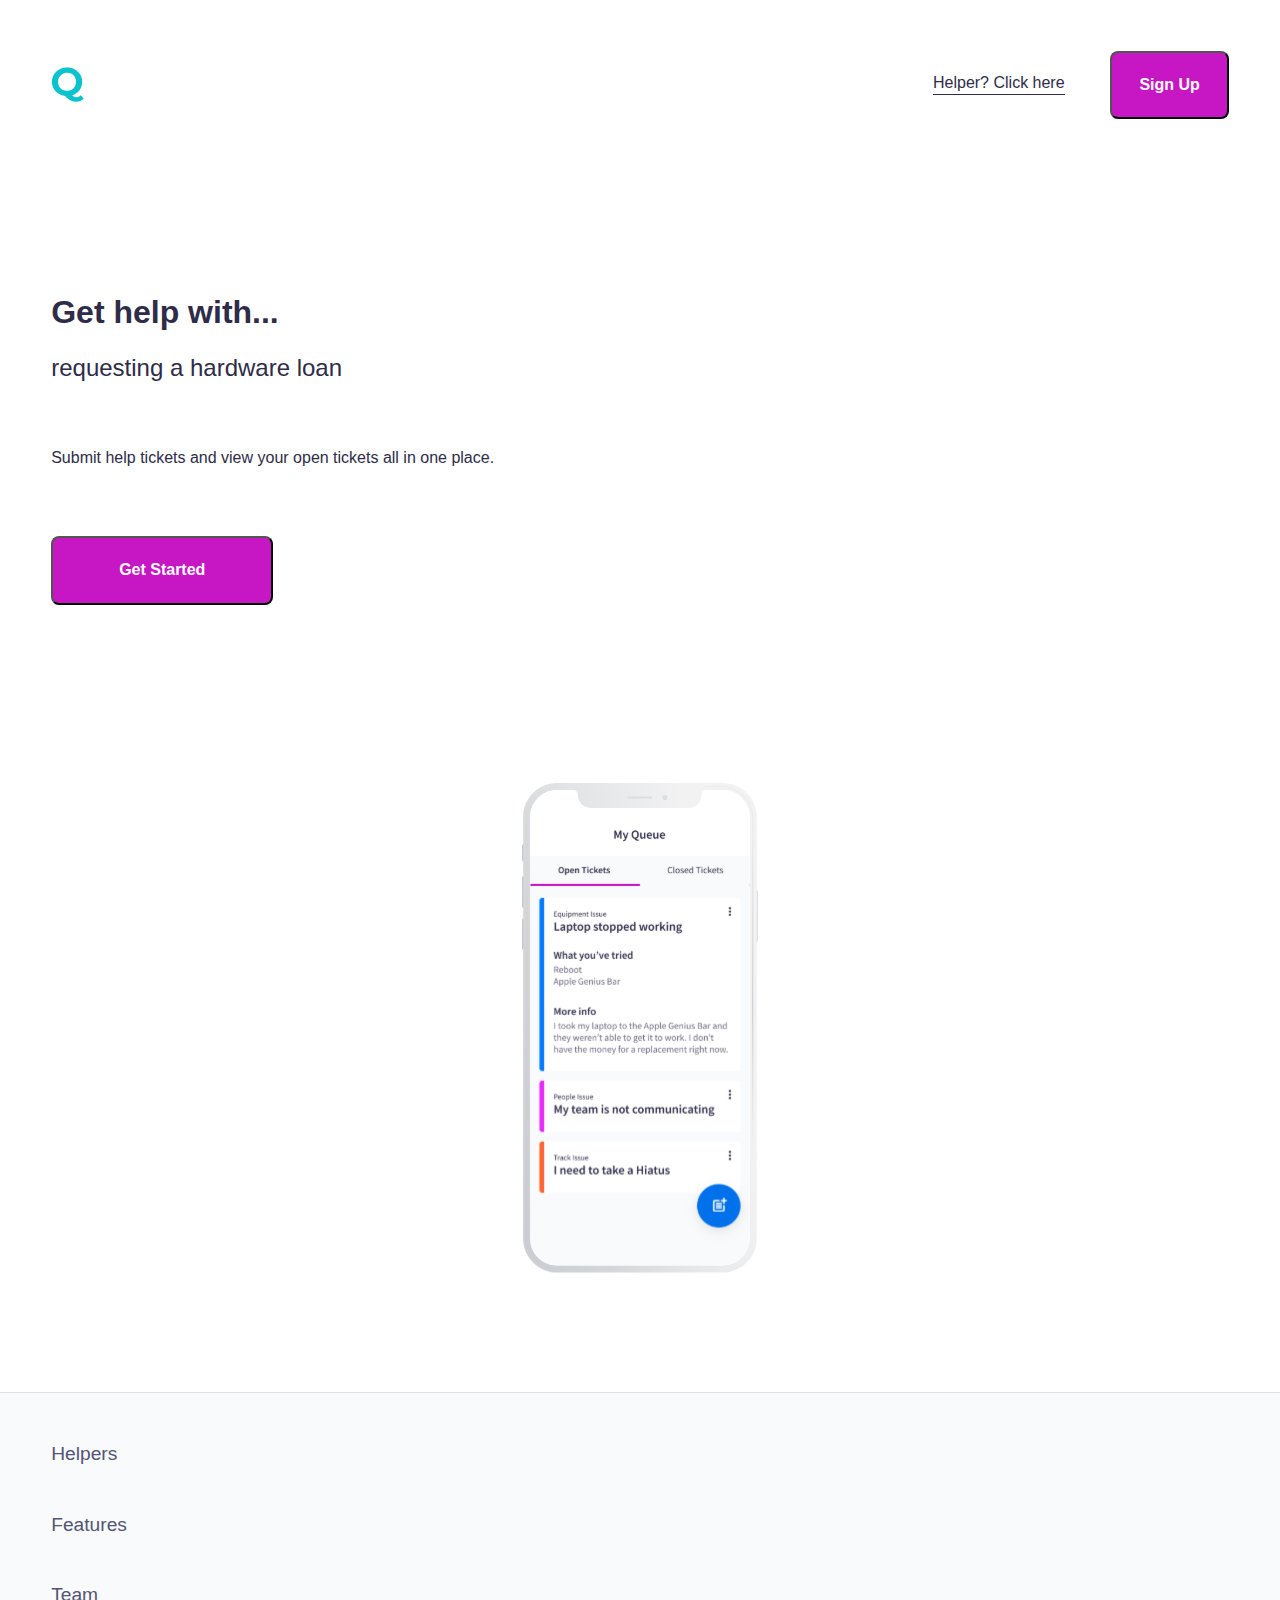
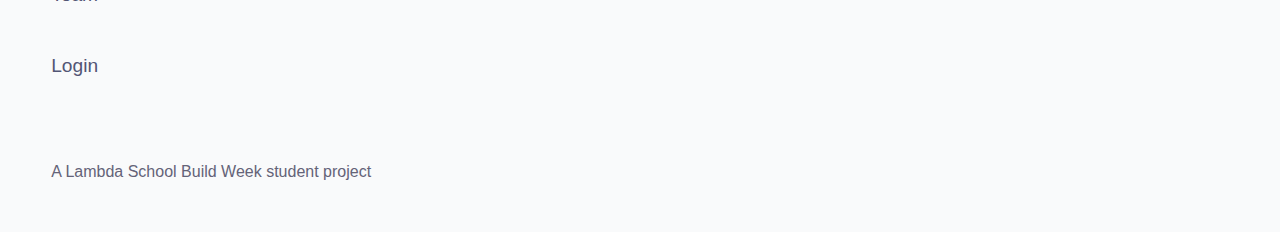
==== index.html @ 87e91353 "imported SVG files into the img folder, created the img folder, created less folder, created less fi" ====
<!DOCTYPE html>
<html lang="en">
<head>
  <meta charset="UTF-8">
  <meta name="viewport" content="width=device-width, initial-scale=1.0">
  <title>The Queue</title>
  <link href="css/index.css" rel="stylesheet">
</head>
<body>
  <div class='container'>
    <header>
      <img id='logo' src="img/Q.svg" alt="Logo">
      <nav>
        <a href="helper.html">Helper? Click here</a>
        <button class='student-button' href="#">Sign Up</button>
      </nav>
    </header>

    <div class='discription'>
      <p class='get'>Get help with...</p>
      <p class='request'>requesting a hardware loan</p>
      <p class='submit'>Submit help tickets and view your open tickets all in one place.</p>
      <button class='student-button'>Get Started</button>
    </div>

    <div class='iPhone'>
      <img src="img/Mobile-iPhone-students.svg" alt="Students iPhone">
    </div>
  </div>

  <div class='footer'>
    <footer>
      <a href="#">Helpers</a>
      <a href="#">Features</a>
      <a href="#">Team</a>
      <a href="#">Login</a>
      <p>A Lambda School Build Week student project</p>
    </footer>
  </div>

</body>
</html>
---- css/index.css ----
html,
body,
div,
span,
applet,
object,
iframe,
h1,
h2,
h3,
h4,
h5,
h6,
p,
blockquote,
pre,
a,
abbr,
acronym,
address,
big,
cite,
code,
del,
dfn,
em,
img,
ins,
kbd,
q,
s,
samp,
small,
strike,
strong,
sub,
sup,
tt,
var,
b,
u,
i,
center,
dl,
dt,
dd,
ol,
ul,
li,
fieldset,
form,
label,
legend,
table,
caption,
tbody,
tfoot,
thead,
tr,
th,
td,
article,
aside,
canvas,
details,
embed,
figure,
figcaption,
footer,
header,
hgroup,
menu,
nav,
output,
ruby,
section,
summary,
time,
mark,
audio,
video {
  margin: 0;
  padding: 0;
  border: 0;
  font-size: 100%;
  font: inherit;
  vertical-align: baseline;
}
/* HTML5 display-role reset for older browsers */
article,
aside,
details,
figcaption,
figure,
footer,
header,
hgroup,
menu,
nav,
section {
  display: block;
}
body {
  line-height: 1;
}
ol,
ul {
  list-style: none;
}
blockquote,
q {
  quotes: none;
}
blockquote:before,
blockquote:after,
q:before,
q:after {
  content: '';
  content: none;
}
table {
  border-collapse: collapse;
  border-spacing: 0;
}
header {
  display: flex;
}
header img {
  cursor: pointer;
}
header nav {
  width: 100%;
  display: flex;
  align-items: center;
  justify-content: flex-end;
}
header nav a {
  color: #2E2C48;
  font-size: 1rem;
  font-family: sans-serif;
  margin-right: 4%;
  text-decoration: none;
  border-bottom: 0.1rem solid #2E2C48;
  padding-bottom: 0.17rem;
  outline: none;
}
header nav button {
  display: flex;
  flex-direction: row;
  justify-content: center;
  align-items: center;
  color: #ffffff;
  border-radius: 8px;
  font-size: 1rem;
  font-weight: bold;
  padding: 2% 5%;
  white-space: nowrap;
  width: 6.5rem;
  outline: none;
  cursor: pointer;
}
header nav .student-button {
  background-color: #C716C4;
}
header nav .helper-button {
  background-color: #2E2C48;
}
body .container {
  background-color: #ffffff;
  margin: 4%;
}
body .container .discription {
  margin: 15% 0%;
  width: 80%;
}
body .container .discription p {
  color: #2E2C48;
  font-family: sans-serif;
}
body .container .discription .get {
  font-size: 2rem;
  font-weight: bold;
  margin-bottom: 3%;
}
body .container .discription .making {
  font-size: 2rem;
  font-weight: bold;
  margin-bottom: 3%;
  width: 78%;
  line-height: 2.8rem;
}
body .container .discription .request {
  font-size: 1.5rem;
  margin-bottom: 7%;
}
body .container .discription .submit {
  font-size: 1rem;
  font-weight: lighter;
  width: 80%;
  margin-bottom: 7%;
  line-height: 1.5rem;
}
body .container .discription .view {
  font-size: 1rem;
  font-weight: lighter;
  width: 75%;
  margin-bottom: 7%;
  line-height: 1.5rem;
}
body .container .discription button {
  font-size: 1rem;
  padding: 2.5% 7%;
  border-radius: 8px;
  outline: none;
  cursor: pointer;
}
body .container .discription .student-button {
  color: #ffffff;
  font-weight: bold;
  background-color: #C716C4;
}
body .container .discription .helper-button {
  color: #2E2C48;
  font-weight: bold;
  background-color: #0AC3CF;
}
body .container .iPhone {
  display: flex;
  justify-content: center;
  margin-bottom: 10%;
}
body .footer footer {
  background-color: #F9FAFB;
  width: 100%;
  display: flex;
  flex-direction: column;
  padding: 4%;
  border-top: 1px solid #E0E0E0;
}
body .footer footer a {
  text-decoration: none;
  font-family: sans-serif;
  color: #525575;
  margin-bottom: 4%;
  font-size: 1.2rem;
}
body .footer footer p {
  font-family: sans-serif;
  color: #646378;
  font-weight: lighter;
  margin-top: 3%;
}
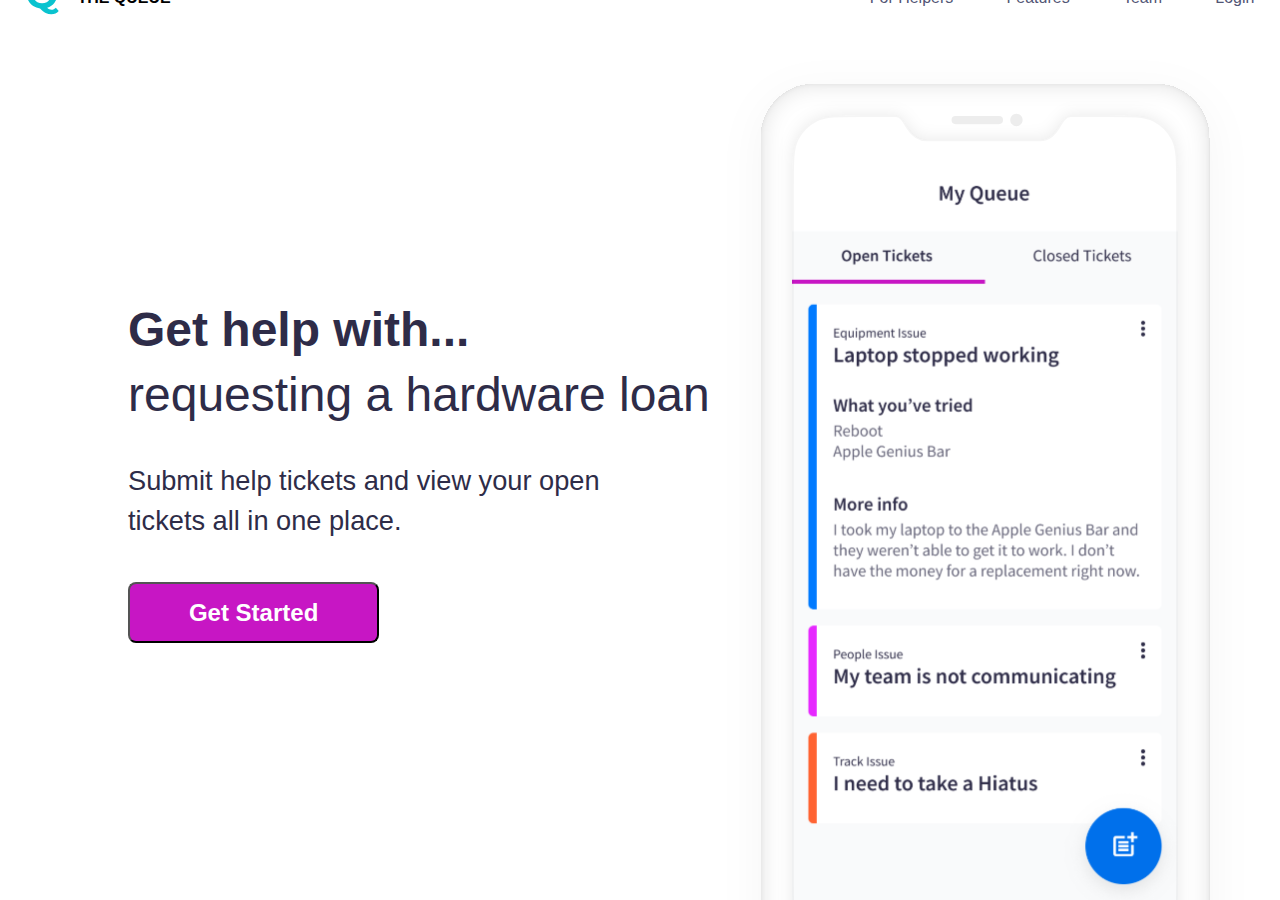
==== commit de24407a: "finished mobile and desktop design for the DevDesk marketing page. Footer is longer than wanted, but" ====
--- a/index.html
+++ b/index.html
@@ -9,22 +9,35 @@
 <body>
   <div class='container'>
     <header>
-      <img id='logo' src="img/Q.svg" alt="Logo">
-      <nav>
+      <div class='logo-container'>
+        <img id='logo' src="img/Q.svg" alt="Logo">
+        <p>THE QUEUE</p>
+      </div>
+      <nav class='nav-mobile'>
         <a href="helper.html">Helper? Click here</a>
         <button class='student-button' href="#">Sign Up</button>
       </nav>
+      <nav class='nav-desktop'>
+        <a class='first-three' href="helper.html">For Helpers</a>
+        <a class='first-three' href="#">Features</a>
+        <a class='first-three' href="#">Team</a>
+        <a href="#">Login</a>
+      </nav>
     </header>
 
-    <div class='discription'>
-      <p class='get'>Get help with...</p>
-      <p class='request'>requesting a hardware loan</p>
-      <p class='submit'>Submit help tickets and view your open tickets all in one place.</p>
-      <button class='student-button'>Get Started</button>
-    </div>
-
-    <div class='iPhone'>
-      <img src="img/Mobile-iPhone-students.svg" alt="Students iPhone">
+    <div class='disc-container'>
+      <div class='discription'>
+        <p class='get'>Get help with...</p>
+        <p class='request'>requesting a hardware loan</p>
+        <p class='submit'>Submit help tickets and view your open tickets all in one place.</p>
+        <button class='student-button'>Get Started</button>
+      </div>
+      <div class='iPhone-mobile'>
+        <img src="img/Mobile-iPhone-students.svg" alt="Students iPhone">
+      </div>
+      <div class='iPhone-desktop'>
+        <img src="img/Desktop-iPhone-students.svg" alt="Students iPhone">
+      </div>
     </div>
   </div>
 
--- a/css/index.css
+++ b/css/index.css
@@ -125,16 +125,47 @@
 header {
   display: flex;
 }
-header img {
+@media (min-width: 1000px) {
+  header {
+    margin: 2%;
+  }
+}
+header .logo-container {
+  display: flex;
+  align-items: center;
+}
+header .logo-container img {
   cursor: pointer;
 }
-header nav {
+@media (max-width: 999px) {
+  header .logo-container p {
+    visibility: hidden;
+  }
+}
+@media (min-width: 1000px) {
+  header .logo-container p {
+    display: flex;
+    justify-content: center;
+    align-items: center;
+    flex-wrap: nowrap;
+    font-family: sans-serif;
+    font-weight: bold;
+    width: 131px;
+    height: 51px;
+  }
+}
+header .nav-mobile {
   width: 100%;
   display: flex;
   align-items: center;
   justify-content: flex-end;
 }
-header nav a {
+@media (min-width: 1000px) {
+  header .nav-mobile {
+    visibility: hidden;
+  }
+}
+header .nav-mobile a {
   color: #2E2C48;
   font-size: 1rem;
   font-family: sans-serif;
@@ -144,7 +175,7 @@
   padding-bottom: 0.17rem;
   outline: none;
 }
-header nav button {
+header .nav-mobile button {
   display: flex;
   flex-direction: row;
   justify-content: center;
@@ -159,94 +190,238 @@
   outline: none;
   cursor: pointer;
 }
-header nav .student-button {
+header .nav-mobile .student-button {
   background-color: #C716C4;
 }
-header nav .helper-button {
+header .nav-mobile .helper-button {
   background-color: #2E2C48;
 }
-body .container {
-  background-color: #ffffff;
-  margin: 4%;
-}
-body .container .discription {
-  margin: 15% 0%;
-  width: 80%;
-}
-body .container .discription p {
+header .nav-desktop {
+  width: 100%;
+  display: flex;
+  align-items: center;
+  justify-content: flex-end;
+}
+@media (max-width: 999px) {
+  header .nav-desktop {
+    visibility: hidden;
+    width: 0px;
+    height: 0px;
+  }
+}
+header .nav-desktop a {
+  color: #525575;
+  font-size: 1rem;
+  font-family: sans-serif;
+  text-decoration: none;
+  outline: none;
+  font-weight: lighter;
+}
+header .nav-desktop .first-three {
+  margin-right: 10%;
+}
+@media (max-width: 999px) {
+  body .container {
+    background-color: #ffffff;
+    margin: 4%;
+  }
+}
+@media (min-width: 1000px) {
+  body .container {
+    margin: 0%;
+    margin-bottom: 0%;
+    position: absolute;
+    bottom: 0;
+    width: 100%;
+  }
+}
+@media (max-width: 999px) {
+  body .container .disc-container {
+    margin: 15% 0%;
+    width: 100%;
+    display: flex;
+    flex-direction: column;
+    align-items: flex-start;
+  }
+}
+@media (min-width: 1000px) {
+  body .container .disc-container {
+    width: 100%;
+    margin: 0%;
+    display: flex;
+  }
+}
+@media (min-width: 1000px) {
+  body .container .disc-container .discription {
+    display: flex;
+    flex-direction: column;
+    justify-content: center;
+    align-items: flex-start;
+    width: 60%;
+    padding-left: 10%;
+  }
+}
+@media (max-width: 999px) {
+  body .container .disc-container .discription {
+    margin-bottom: 10%;
+  }
+}
+body .container .disc-container .discription p {
   color: #2E2C48;
   font-family: sans-serif;
 }
-body .container .discription .get {
+body .container .disc-container .discription .get {
   font-size: 2rem;
   font-weight: bold;
   margin-bottom: 3%;
 }
-body .container .discription .making {
+@media (min-width: 1000px) {
+  body .container .disc-container .discription .get {
+    font-size: 3rem;
+  }
+}
+body .container .disc-container .discription .making {
   font-size: 2rem;
   font-weight: bold;
   margin-bottom: 3%;
   width: 78%;
   line-height: 2.8rem;
 }
-body .container .discription .request {
+@media (min-width: 1000px) {
+  body .container .disc-container .discription .making {
+    font-size: 4rem;
+    line-height: 5rem;
+  }
+}
+body .container .disc-container .discription .request {
   font-size: 1.5rem;
   margin-bottom: 7%;
 }
-body .container .discription .submit {
+@media (min-width: 1000px) {
+  body .container .disc-container .discription .request {
+    font-size: 3rem;
+  }
+}
+body .container .disc-container .discription .submit {
   font-size: 1rem;
   font-weight: lighter;
   width: 80%;
   margin-bottom: 7%;
   line-height: 1.5rem;
 }
-body .container .discription .view {
+@media (min-width: 1000px) {
+  body .container .disc-container .discription .submit {
+    font-size: 1.7rem;
+    line-height: 2.5rem;
+  }
+}
+body .container .disc-container .discription .view {
   font-size: 1rem;
   font-weight: lighter;
   width: 75%;
   margin-bottom: 7%;
   line-height: 1.5rem;
 }
-body .container .discription button {
+@media (min-width: 1000px) {
+  body .container .disc-container .discription .view {
+    font-size: 2rem;
+    line-height: 3rem;
+  }
+}
+body .container .disc-container .discription button {
   font-size: 1rem;
   padding: 2.5% 7%;
   border-radius: 8px;
   outline: none;
   cursor: pointer;
 }
-body .container .discription .student-button {
+body .container .disc-container .discription .student-button {
   color: #ffffff;
   font-weight: bold;
   background-color: #C716C4;
 }
-body .container .discription .helper-button {
-  color: #2E2C48;
-  font-weight: bold;
-  background-color: #0AC3CF;
-}
-body .container .iPhone {
-  display: flex;
-  justify-content: center;
-  margin-bottom: 10%;
-}
-body .footer footer {
-  background-color: #F9FAFB;
-  width: 100%;
-  display: flex;
-  flex-direction: column;
-  padding: 4%;
-  border-top: 1px solid #E0E0E0;
-}
-body .footer footer a {
-  text-decoration: none;
-  font-family: sans-serif;
-  color: #525575;
-  margin-bottom: 4%;
-  font-size: 1.2rem;
-}
-body .footer footer p {
-  font-family: sans-serif;
-  color: #646378;
-  font-weight: lighter;
-  margin-top: 3%;
-}
+@media (min-width: 1000px) {
+  body .container .disc-container .discription .student-button {
+    font-size: 1.5rem;
+    font-weight: bold;
+    padding: 2.5% 10%;
+  }
+}
+@media (max-width: 999px) {
+  body .container .disc-container .discription .helper-button {
+    color: #2E2C48;
+    font-weight: bold;
+    background-color: #0AC3CF;
+  }
+}
+@media (min-width: 1000px) {
+  body .container .disc-container .discription .helper-button {
+    font-size: 1.5rem;
+    font-weight: bold;
+    padding: 2.5% 10%;
+    background-color: #0AC3CF;
+  }
+}
+@media (max-width: 999px) {
+  body .container .disc-container .iPhone-mobile {
+    width: 100%;
+    display: flex;
+    justify-content: center;
+    align-items: center;
+    margin-bottom: 10%;
+  }
+}
+@media (min-width: 1000px) {
+  body .container .disc-container .iPhone-mobile {
+    visibility: hidden;
+    width: 0px;
+    height: 0px;
+    margin-bottom: 0%;
+  }
+}
+@media (max-width: 999px) {
+  body .container .disc-container .iPhone-desktop {
+    visibility: hidden;
+    width: 0px;
+    height: 0px;
+    margin-bottom: 0%;
+  }
+}
+@media (min-width: 1000px) {
+  body .container .disc-container .iPhone-desktop {
+    display: flex;
+    justify-content: flex-end;
+    margin-bottom: 0%;
+    padding-right: 2%;
+  }
+}
+@media (max-width: 999px) {
+  body .footer footer {
+    background-color: #F9FAFB;
+    width: 100%;
+    display: flex;
+    flex-direction: column;
+    padding: 4%;
+    border-top: 1px solid #E0E0E0;
+  }
+  body .footer footer a {
+    text-decoration: none;
+    font-family: sans-serif;
+    color: #525575;
+    margin-bottom: 4%;
+    font-size: 1.2rem;
+  }
+  body .footer footer p {
+    font-family: sans-serif;
+    color: #646378;
+    font-weight: lighter;
+    margin-top: 3%;
+  }
+}
+@media (min-width: 1000px) {
+  body .footer {
+    visibility: hidden;
+    margin-bottom: 0%;
+    height: 0px;
+  }
+}
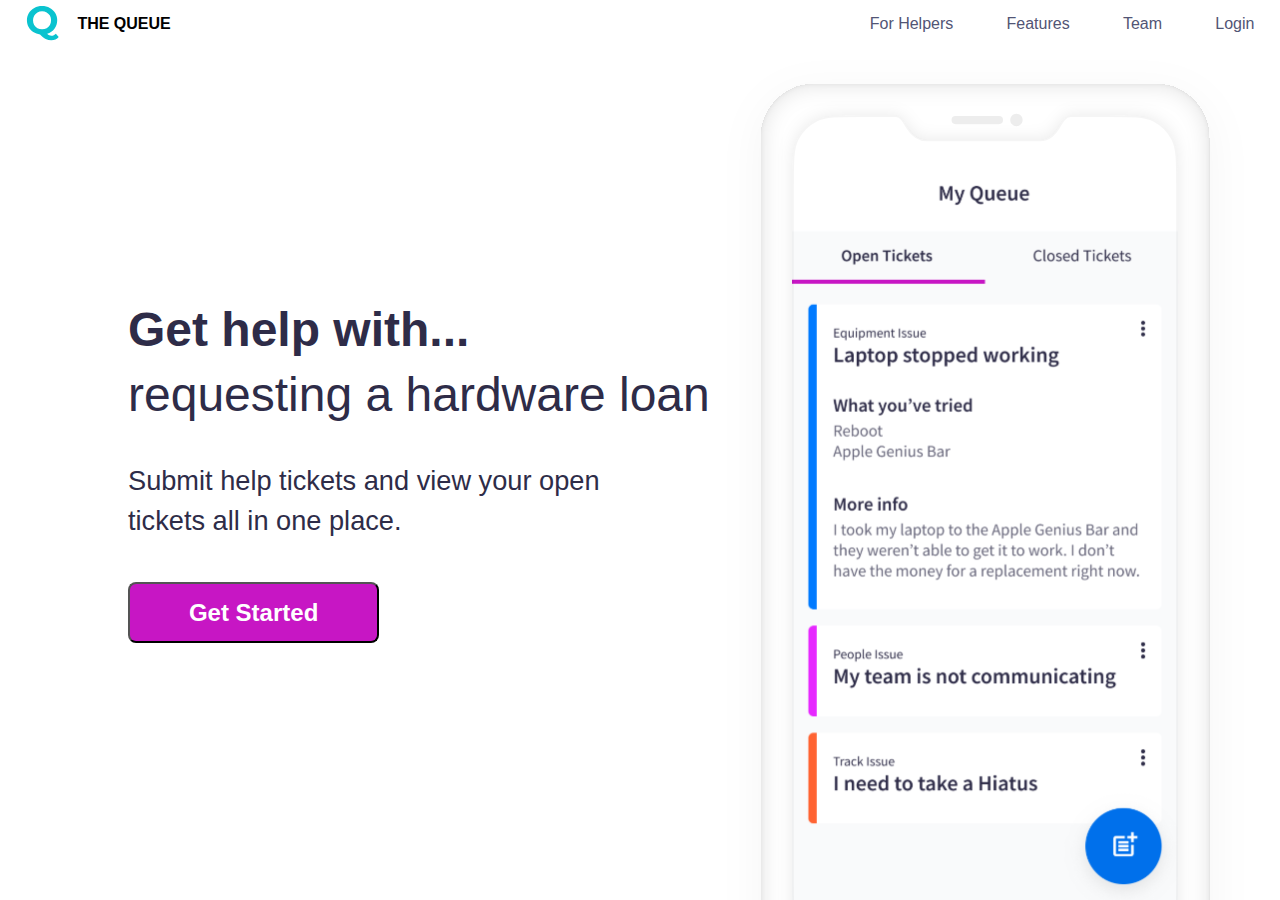
==== commit f70b663a: "linked pages to pairing elements, matched iPhone image to pairing page." ====
--- a/index.html
+++ b/index.html
@@ -43,7 +43,7 @@
 
   <div class='footer'>
     <footer>
-      <a href="#">Helpers</a>
+      <a href="helper.html">Helpers</a>
       <a href="#">Features</a>
       <a href="#">Team</a>
       <a href="#">Login</a>
--- a/css/index.css
+++ b/css/index.css
@@ -127,7 +127,7 @@
 }
 @media (min-width: 1000px) {
   header {
-    margin: 2%;
+    margin: 0% 2%;
   }
 }
 header .logo-container {
@@ -220,6 +220,47 @@
 header .nav-desktop .first-three {
   margin-right: 10%;
 }
+.footer footer {
+  background-color: #F9FAFB;
+  width: 100%;
+  display: flex;
+  flex-direction: column;
+  padding: 4%;
+  border-top: 1px solid #E0E0E0;
+}
+.footer footer a {
+  text-decoration: none;
+  font-family: sans-serif;
+  color: #525575;
+  margin-bottom: 4%;
+  font-size: 1.2rem;
+}
+.footer footer p {
+  font-family: sans-serif;
+  color: #646378;
+  font-weight: lighter;
+  margin-top: 3%;
+}
+@media (min-width: 1000px) {
+  .footer {
+    visibility: hidden;
+  }
+  .footer footer {
+    visibility: hidden;
+    width: 0px;
+    height: 0px;
+  }
+  .footer footer a {
+    visibility: hidden;
+    width: 0px;
+    height: 0px;
+  }
+  .footer footer p {
+    visibility: hidden;
+    width: 0px;
+    height: 0px;
+  }
+}
 @media (max-width: 999px) {
   body .container {
     background-color: #ffffff;
@@ -229,7 +270,6 @@
 @media (min-width: 1000px) {
   body .container {
     margin: 0%;
-    margin-bottom: 0%;
     position: absolute;
     bottom: 0;
     width: 100%;
@@ -395,33 +435,3 @@
     padding-right: 2%;
   }
 }
-@media (max-width: 999px) {
-  body .footer footer {
-    background-color: #F9FAFB;
-    width: 100%;
-    display: flex;
-    flex-direction: column;
-    padding: 4%;
-    border-top: 1px solid #E0E0E0;
-  }
-  body .footer footer a {
-    text-decoration: none;
-    font-family: sans-serif;
-    color: #525575;
-    margin-bottom: 4%;
-    font-size: 1.2rem;
-  }
-  body .footer footer p {
-    font-family: sans-serif;
-    color: #646378;
-    font-weight: lighter;
-    margin-top: 3%;
-  }
-}
-@media (min-width: 1000px) {
-  body .footer {
-    visibility: hidden;
-    margin-bottom: 0%;
-    height: 0px;
-  }
-}
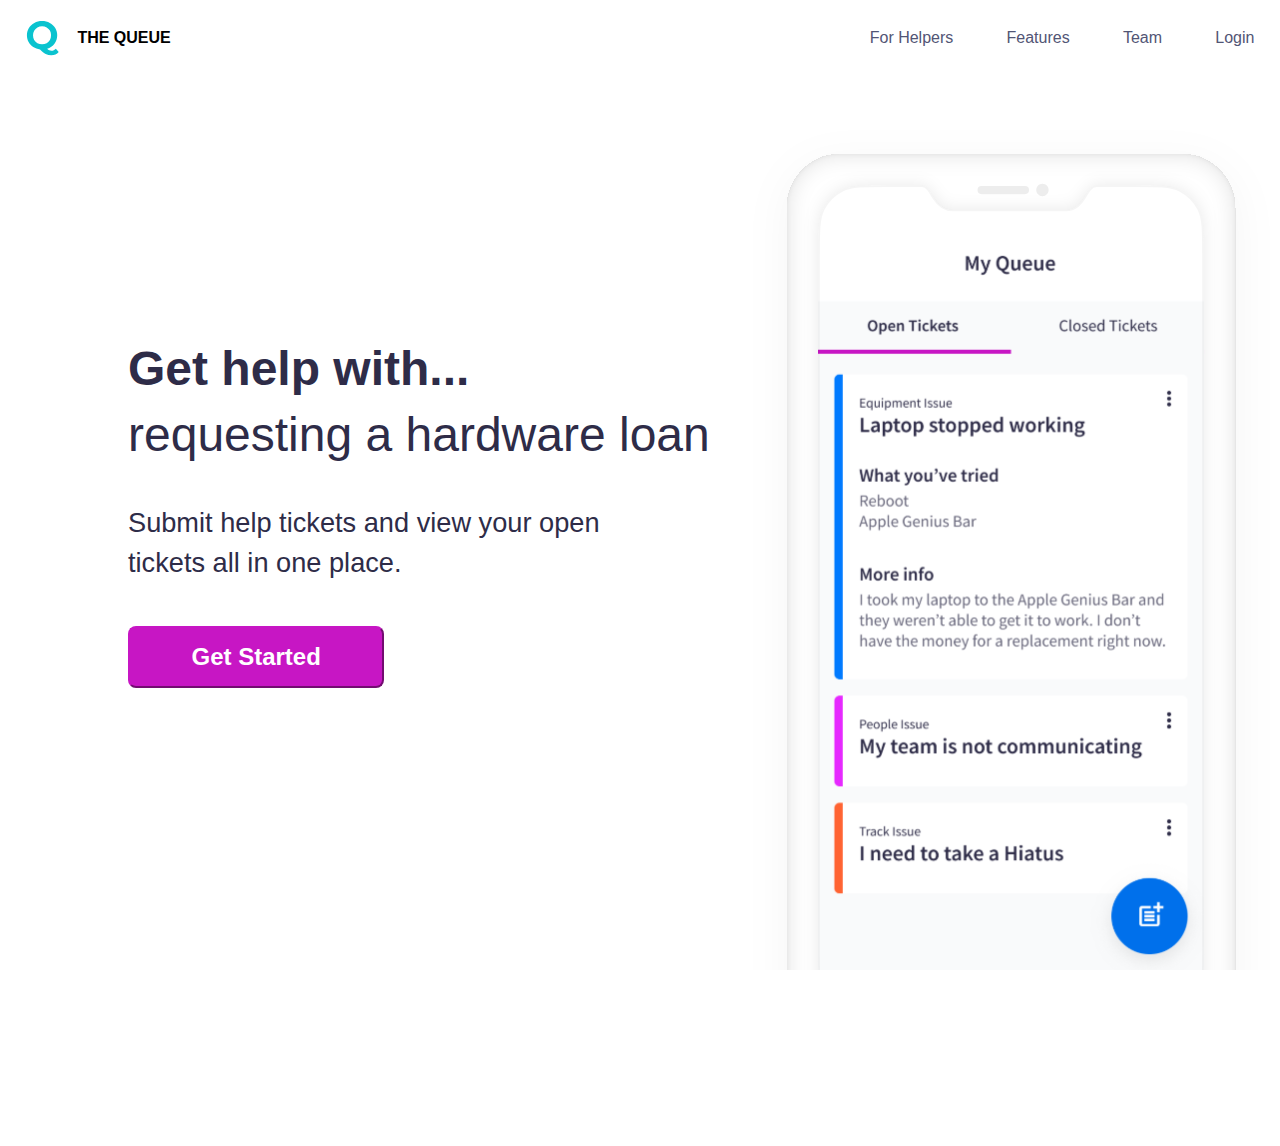
==== commit 94e2d932: "linked deployed react login page to index.html and helper.html login buttons" ====
--- a/index.html
+++ b/index.html
@@ -21,7 +21,7 @@
         <a class='first-three' href="helper.html">For Helpers</a>
         <a class='first-three' href="#">Features</a>
         <a class='first-three' href="#">Team</a>
-        <a href="#">Login</a>
+        <a href="https://goofy-goldberg-9400af.netlify.app/">Login</a>
       </nav>
     </header>
 
--- a/css/index.css
+++ b/css/index.css
@@ -127,7 +127,7 @@
 }
 @media (min-width: 1000px) {
   header {
-    margin: 0% 2%;
+    margin: 1% 2% 0% 2%;
   }
 }
 header .logo-container {
@@ -192,9 +192,11 @@
 }
 header .nav-mobile .student-button {
   background-color: #C716C4;
+  border-color: #C716C4;
 }
 header .nav-mobile .helper-button {
   background-color: #2E2C48;
+  border-color: #2E2C48;
 }
 header .nav-desktop {
   width: 100%;
@@ -220,41 +222,55 @@
 header .nav-desktop .first-three {
   margin-right: 10%;
 }
-.footer footer {
-  background-color: #F9FAFB;
-  width: 100%;
-  display: flex;
-  flex-direction: column;
-  padding: 4%;
-  border-top: 1px solid #E0E0E0;
-}
-.footer footer a {
-  text-decoration: none;
-  font-family: sans-serif;
-  color: #525575;
-  margin-bottom: 4%;
-  font-size: 1.2rem;
-}
-.footer footer p {
-  font-family: sans-serif;
-  color: #646378;
-  font-weight: lighter;
-  margin-top: 3%;
-}
-@media (min-width: 1000px) {
+@media (max-width: 999px) {
   .footer {
-    visibility: hidden;
-  }
+    width: 92.5%;
+    margin: 0px;
+  }
+}
+@media (max-width: 999px) {
   .footer footer {
-    visibility: hidden;
-    width: 0px;
-    height: 0px;
-  }
+    background-color: #F9FAFB;
+    width: 100%;
+    display: flex;
+    flex-direction: column;
+    padding: 4%;
+    border-top: 1px solid #E0E0E0;
+    margin: 0px;
+  }
+}
+@media (max-width: 999px) {
   .footer footer a {
-    visibility: hidden;
-    width: 0px;
-    height: 0px;
-  }
+    text-decoration: none;
+    font-family: sans-serif;
+    color: #525575;
+    margin-bottom: 4%;
+    font-size: 1.2rem;
+  }
+}
+@media (max-width: 999px) {
+  .footer footer p {
+    font-family: sans-serif;
+    color: #646378;
+    font-weight: lighter;
+    margin-top: 3%;
+  }
+}
+@media (min-width: 1000px) {
+  .footer footer {
+    visibility: hidden;
+    width: 0px;
+    height: 0px;
+  }
+}
+@media (min-width: 1000px) {
+  .footer footer a {
+    visibility: hidden;
+    width: 0px;
+    height: 0px;
+  }
+}
+@media (min-width: 1000px) {
   .footer footer p {
     visibility: hidden;
     width: 0px;
@@ -270,8 +286,6 @@
 @media (min-width: 1000px) {
   body .container {
     margin: 0%;
-    position: absolute;
-    bottom: 0;
     width: 100%;
   }
 }
@@ -379,6 +393,7 @@
   color: #ffffff;
   font-weight: bold;
   background-color: #C716C4;
+  border-color: #C716C4;
 }
 @media (min-width: 1000px) {
   body .container .disc-container .discription .student-button {
@@ -392,6 +407,7 @@
     color: #2E2C48;
     font-weight: bold;
     background-color: #0AC3CF;
+    border-color: #0AC3CF;
   }
 }
 @media (min-width: 1000px) {
@@ -400,6 +416,7 @@
     font-weight: bold;
     padding: 2.5% 10%;
     background-color: #0AC3CF;
+    border-color: #0AC3CF;
   }
 }
 @media (max-width: 999px) {
@@ -420,7 +437,7 @@
   }
 }
 @media (max-width: 999px) {
-  body .container .disc-container .iPhone-desktop {
+  body .container .disc-container .iPhone-desktop img {
     visibility: hidden;
     width: 0px;
     height: 0px;
@@ -428,10 +445,11 @@
   }
 }
 @media (min-width: 1000px) {
-  body .container .disc-container .iPhone-desktop {
+  body .container .disc-container .iPhone-desktop img {
     display: flex;
     justify-content: flex-end;
     margin-bottom: 0%;
     padding-right: 2%;
-  }
-}
+    margin-top: 10.2%;
+  }
+}
